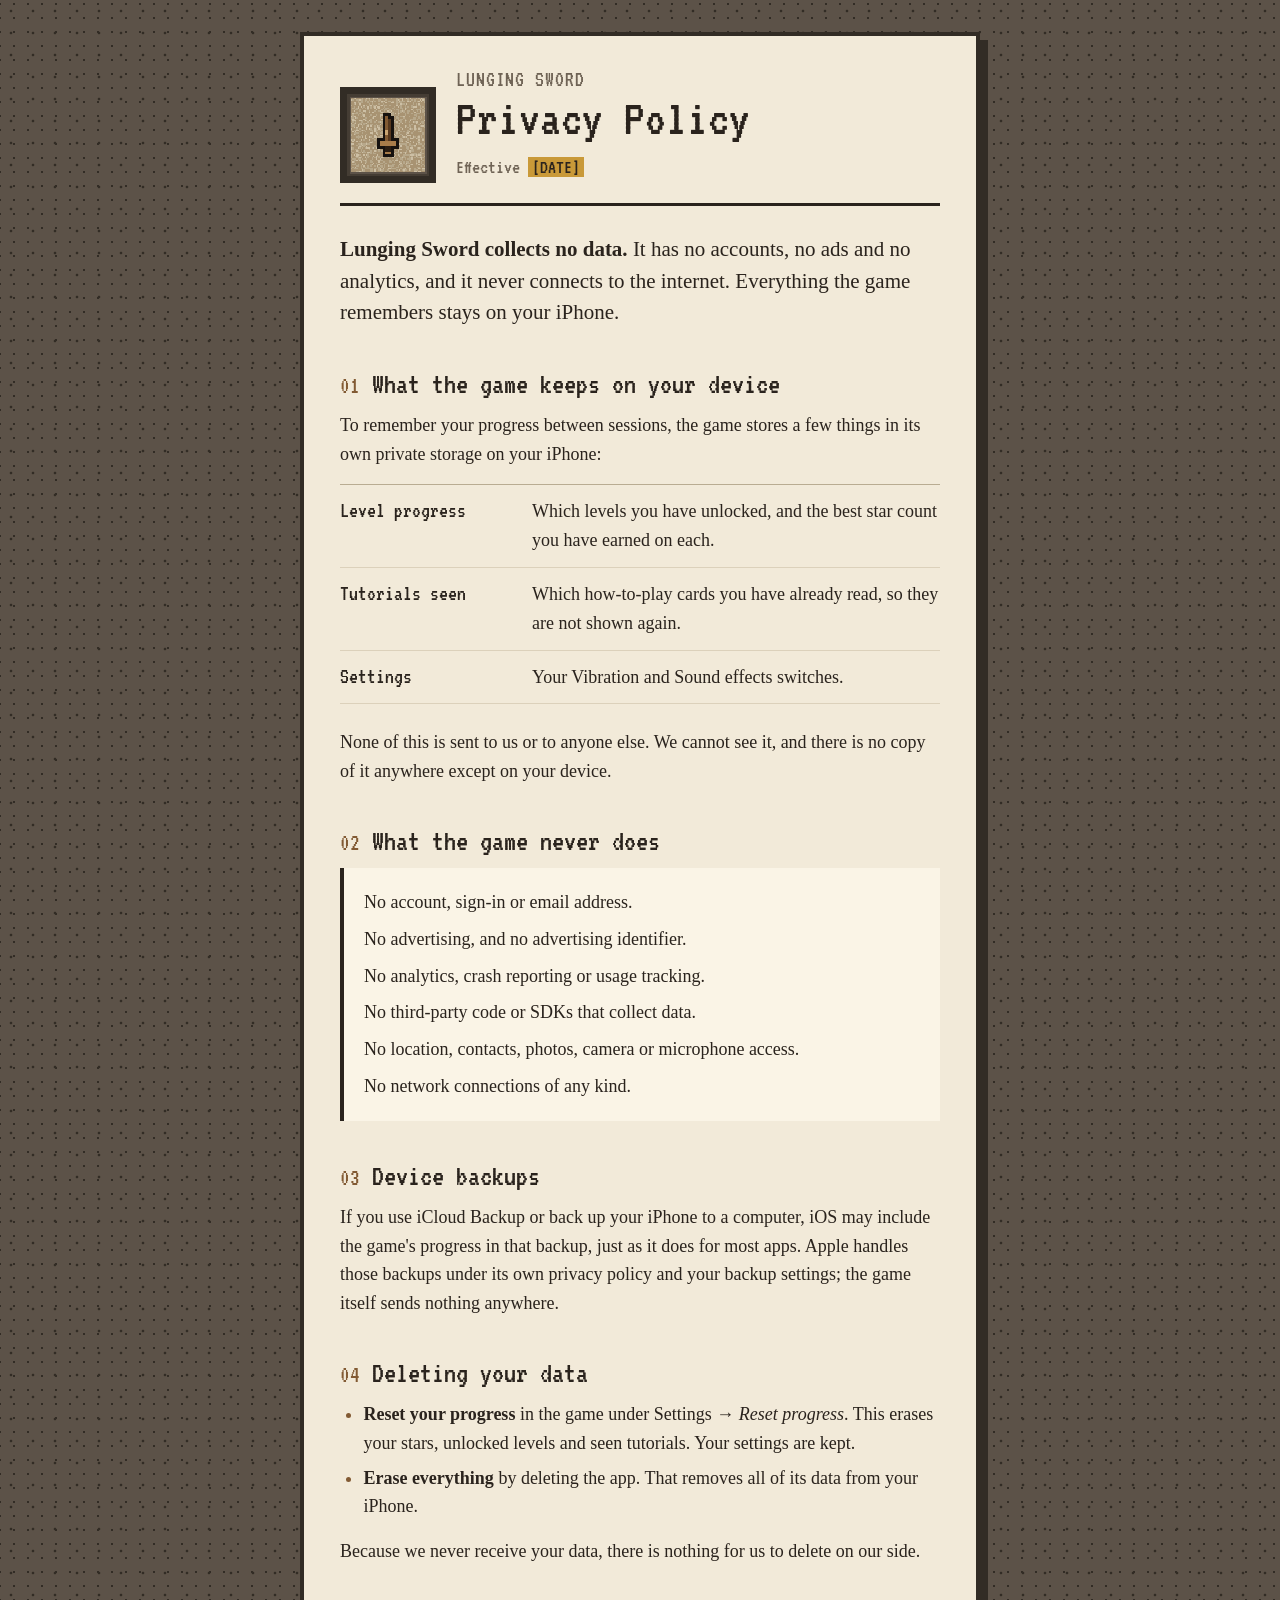
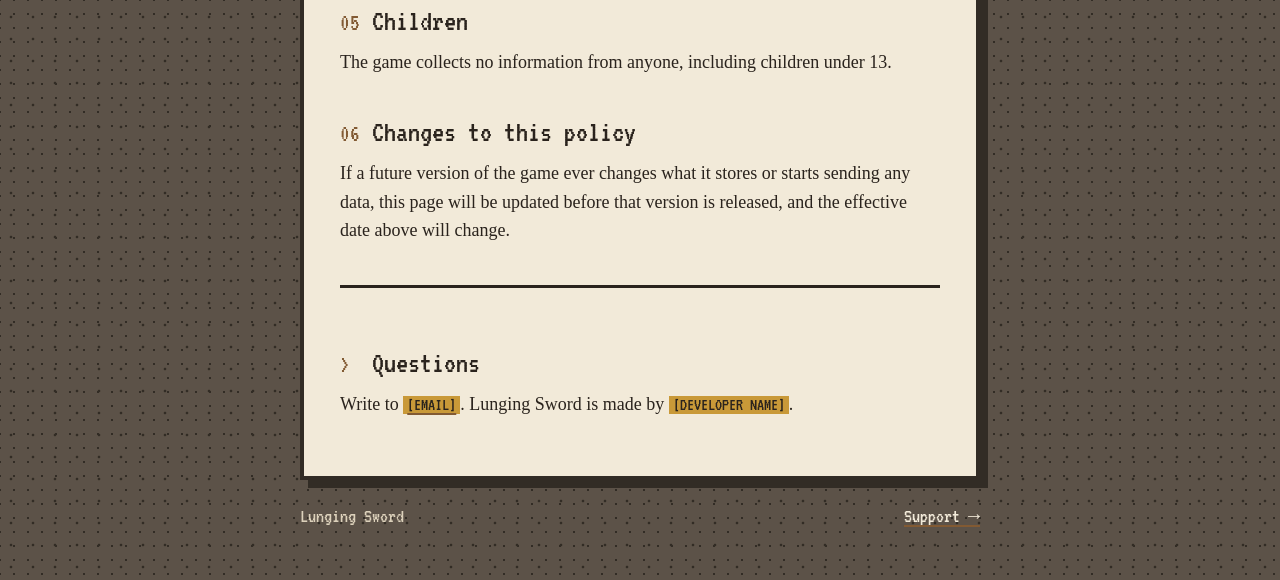
==== privacy.html @ 5600149d "Add privacy policy and support pages for Lunging Sword Static pages styled after the game: privacy.h" ====
<!doctype html>
<html lang="en">
<head>
<meta charset="utf-8">
<meta name="viewport" content="width=device-width, initial-scale=1">
<title>Privacy Policy — Lunging Sword</title>
<meta name="description" content="Lunging Sword collects no data. Everything the game remembers stays on your iPhone.">
<link rel="icon" href="icon.png">
<link rel="stylesheet" href="style.css">
</head>
<body>
<main class="sheet">
  <header class="masthead">
    <img src="icon.png" alt="Lunging Sword app icon: a bronze sword on a dirt floor in a rock frame">
    <div>
      <p class="app">LUNGING SWORD</p>
      <h1>Privacy Policy</h1>
      <p class="stamp">Effective <span class="fill">[DATE]</span></p>
    </div>
  </header>

  <p class="lede"><strong>Lunging Sword collects no data.</strong> It has no accounts, no ads and no
  analytics, and it never connects to the internet. Everything the game remembers stays on your
  iPhone.</p>

  <h2><span class="no">01</span>What the game keeps on your device</h2>
  <p>To remember your progress between sessions, the game stores a few things in its own private
  storage on your iPhone:</p>
  <dl class="ledger">
    <div><dt>Level progress</dt><dd>Which levels you have unlocked, and the best star count you
    have earned on each.</dd></div>
    <div><dt>Tutorials seen</dt><dd>Which how-to-play cards you have already read, so they are not
    shown again.</dd></div>
    <div><dt>Settings</dt><dd>Your Vibration and Sound effects switches.</dd></div>
  </dl>
  <p>None of this is sent to us or to anyone else. We cannot see it, and there is no copy of it
  anywhere except on your device.</p>

  <h2><span class="no">02</span>What the game never does</h2>
  <ul class="never">
    <li>No account, sign-in or email address.</li>
    <li>No advertising, and no advertising identifier.</li>
    <li>No analytics, crash reporting or usage tracking.</li>
    <li>No third-party code or SDKs that collect data.</li>
    <li>No location, contacts, photos, camera or microphone access.</li>
    <li>No network connections of any kind.</li>
  </ul>

  <h2><span class="no">03</span>Device backups</h2>
  <p>If you use iCloud Backup or back up your iPhone to a computer, iOS may include the game's
  progress in that backup, just as it does for most apps. Apple handles those backups under its
  own privacy policy and your backup settings; the game itself sends nothing anywhere.</p>

  <h2><span class="no">04</span>Deleting your data</h2>
  <ul>
    <li><strong>Reset your progress</strong> in the game under Settings → <em>Reset progress</em>.
    This erases your stars, unlocked levels and seen tutorials. Your settings are kept.</li>
    <li><strong>Erase everything</strong> by deleting the app. That removes all of its data from
    your iPhone.</li>
  </ul>
  <p>Because we never receive your data, there is nothing for us to delete on our side.</p>

  <h2><span class="no">05</span>Children</h2>
  <p>The game collects no information from anyone, including children under 13.</p>

  <h2><span class="no">06</span>Changes to this policy</h2>
  <p>If a future version of the game ever changes what it stores or starts sending any data,
  this page will be updated before that version is released, and the effective date above will
  change.</p>

  <section class="contact">
    <h2><span class="no">&gt;</span>Questions</h2>
    <p>Write to <a href="mailto:[EMAIL]"><span class="fill">[EMAIL]</span></a>. Lunging Sword is
    made by <span class="fill">[DEVELOPER NAME]</span>.</p>
  </section>
</main>
<footer>
  <span>Lunging Sword</span>
  <a href="support.html">Support →</a>
</footer>
</body>
</html>
---- style.css ----
/* Lunging Sword — privacy & support pages.
   Direction: the game's printed-manual insert. A parchment sheet laid on the
   dungeon's rock, VT323 for headings (the in-game face, self-hosted so these
   pages make no third-party requests), a book serif for reading.
   Palette is design/DESIGN.md verbatim: parchment #F2EAD9, vellum #FAF4E6,
   ink #2A231D, umber #6F6355, rule #DCD1BB, rock #5C5248, slab-deep #322C25,
   bronze #825A33. Radius: none — everything is cut square, like the pixel art.
   Signature: the 64px app icon drawn pixel-crisp in a heavy slab frame. */

@font-face {
  font-family: "VT323";
  src: url("fonts/VT323.ttf") format("truetype");
  font-display: swap;
}

:root {
  --backdrop: #5C5248;
  --backdrop-deep: #322C25;
  --paper: #F2EAD9;
  --paper-raised: #FAF4E6;
  --ink: #2A231D;
  --muted: #6F6355;
  --rule: #DCD1BB;
  --rule-strong: #B9AC92;
  --accent: #825A33;
  --focus: #825A33;
  --pixel: "VT323", "SF Mono", ui-monospace, monospace;
  --read: "Iowan Old Style", "Palatino Linotype", Palatino, Charter, Georgia, serif;
  --u: 4px;
}

@media (prefers-color-scheme: dark) {
  :root {
    --backdrop: #1E1A16;
    --backdrop-deep: #0F0D0B;
    --paper: #322C25;
    --paper-raised: #3B342C;
    --ink: #F2EAD9;
    --muted: #B9AC92;
    --rule: #453D34;
    --rule-strong: #5C5248;
    --accent: #C9A472;
    --focus: #C9A472;
  }
}

* { box-sizing: border-box; }

html { -webkit-text-size-adjust: 100%; }

body {
  margin: 0;
  background-color: var(--backdrop);
  /* a coarse rubble texture: two offset dot grids in the backdrop's deep tone */
  background-image:
    radial-gradient(var(--backdrop-deep) 1.5px, transparent 1.6px),
    radial-gradient(var(--backdrop-deep) 1px, transparent 1.1px);
  background-size: 22px 22px, 14px 14px;
  background-position: 0 0, 7px 11px;
  color: var(--ink);
  font: 18px/1.6 var(--read);
  padding: calc(var(--u) * 8) 16px calc(var(--u) * 12);
}

.sheet {
  max-width: 680px;
  margin: 0 auto;
  background: var(--paper);
  border: var(--u) solid var(--backdrop-deep);
  box-shadow: calc(var(--u) * 2) calc(var(--u) * 2) 0 var(--backdrop-deep);
  padding: calc(var(--u) * 8) calc(var(--u) * 9) calc(var(--u) * 10);
}

/* --- masthead: icon left, title right, a hard rule under both --- */
.masthead {
  display: grid;
  grid-template-columns: auto 1fr;
  gap: calc(var(--u) * 5);
  align-items: end;
  padding-bottom: calc(var(--u) * 5);
  border-bottom: 3px solid var(--ink);
  margin-bottom: calc(var(--u) * 7);
}

.masthead img {
  width: 96px;
  height: 96px;
  image-rendering: pixelated;
  border: var(--u) solid var(--backdrop-deep);
  display: block;
}

.masthead .app {
  font-family: var(--pixel);
  font-size: 22px;
  line-height: 1;
  color: var(--muted);
  letter-spacing: 0.04em;
  margin: 0 0 var(--u);
}

.masthead h1 {
  font-family: var(--pixel);
  font-weight: 400;
  font-size: 52px;
  line-height: 0.95;
  margin: 0;
}

.stamp {
  font-family: var(--pixel);
  font-size: 20px;
  color: var(--muted);
  margin: calc(var(--u) * 2) 0 0;
}

/* --- body --- */
.lede {
  font-size: 21px;
  line-height: 1.5;
  margin: 0 0 calc(var(--u) * 8);
}

h2 {
  font-family: var(--pixel);
  font-weight: 400;
  font-size: 30px;
  line-height: 1;
  margin: calc(var(--u) * 10) 0 calc(var(--u) * 3);
  display: flex;
  gap: calc(var(--u) * 3);
  align-items: baseline;
}

/* section numbers in the margin voice, like a manual's chapter marks */
h2 .no {
  color: var(--accent);
  font-size: 24px;
  min-width: 2ch;
}

h3 {
  font-family: var(--read);
  font-size: 18px;
  font-weight: 700;
  margin: calc(var(--u) * 6) 0 var(--u);
}

p, ul, ol { margin: 0 0 calc(var(--u) * 4); }

ul, ol { padding-left: 1.3em; }
li { margin-bottom: calc(var(--u) * 1.5); }
li::marker { color: var(--accent); }

strong { font-weight: 700; }

a {
  color: var(--ink);
  text-decoration: underline;
  text-decoration-color: var(--accent);
  text-decoration-thickness: 2px;
  text-underline-offset: 3px;
}
a:hover { text-decoration-thickness: 4px; }
a:focus-visible {
  outline: 3px solid var(--focus);
  outline-offset: 2px;
}

/* a ledger of what the game keeps: term left, meaning right, hairlines between */
.ledger {
  margin: calc(var(--u) * 4) 0 calc(var(--u) * 6);
  border-top: 1.5px solid var(--rule-strong);
}
.ledger div {
  display: grid;
  grid-template-columns: 11rem 1fr;
  gap: calc(var(--u) * 4);
  padding: calc(var(--u) * 3) 0;
  border-bottom: 1.5px solid var(--rule);
}
.ledger dt {
  font-family: var(--pixel);
  font-size: 22px;
  line-height: 1.2;
}
.ledger dd { margin: 0; }

/* the short "never" list on the privacy page — plain, heavy, no decoration */
.never {
  list-style: none;
  padding: calc(var(--u) * 4) calc(var(--u) * 5);
  background: var(--paper-raised);
  border-left: var(--u) solid var(--ink);
}
.never li { margin: 0; padding: var(--u) 0; }

kbd {
  font-family: var(--pixel);
  font-size: 20px;
  padding: 0 6px;
  border: 1.5px solid var(--rule-strong);
  border-bottom-width: 3px;
  background: var(--paper-raised);
}

.contact {
  margin-top: calc(var(--u) * 10);
  padding-top: calc(var(--u) * 5);
  border-top: 3px solid var(--ink);
}

footer {
  max-width: 680px;
  margin: calc(var(--u) * 5) auto 0;
  font-family: var(--pixel);
  font-size: 20px;
  color: #DCD1BB;
  display: flex;
  justify-content: space-between;
  gap: 16px;
  flex-wrap: wrap;
}
footer a { color: #F2EAD9; }

/* placeholders the developer must replace before publishing */
.fill {
  background: #C99938;
  color: #2A231D;
  padding: 0 4px;
  font-family: var(--pixel);
}

@media (max-width: 560px) {
  body { font-size: 17px; padding-top: calc(var(--u) * 4); }
  .sheet { padding: calc(var(--u) * 6) calc(var(--u) * 5) calc(var(--u) * 8); }
  .masthead { grid-template-columns: 1fr; gap: calc(var(--u) * 3); }
  .masthead img { width: 64px; height: 64px; }
  .masthead h1 { font-size: 44px; }
  .ledger div { grid-template-columns: 1fr; gap: var(--u); }
}
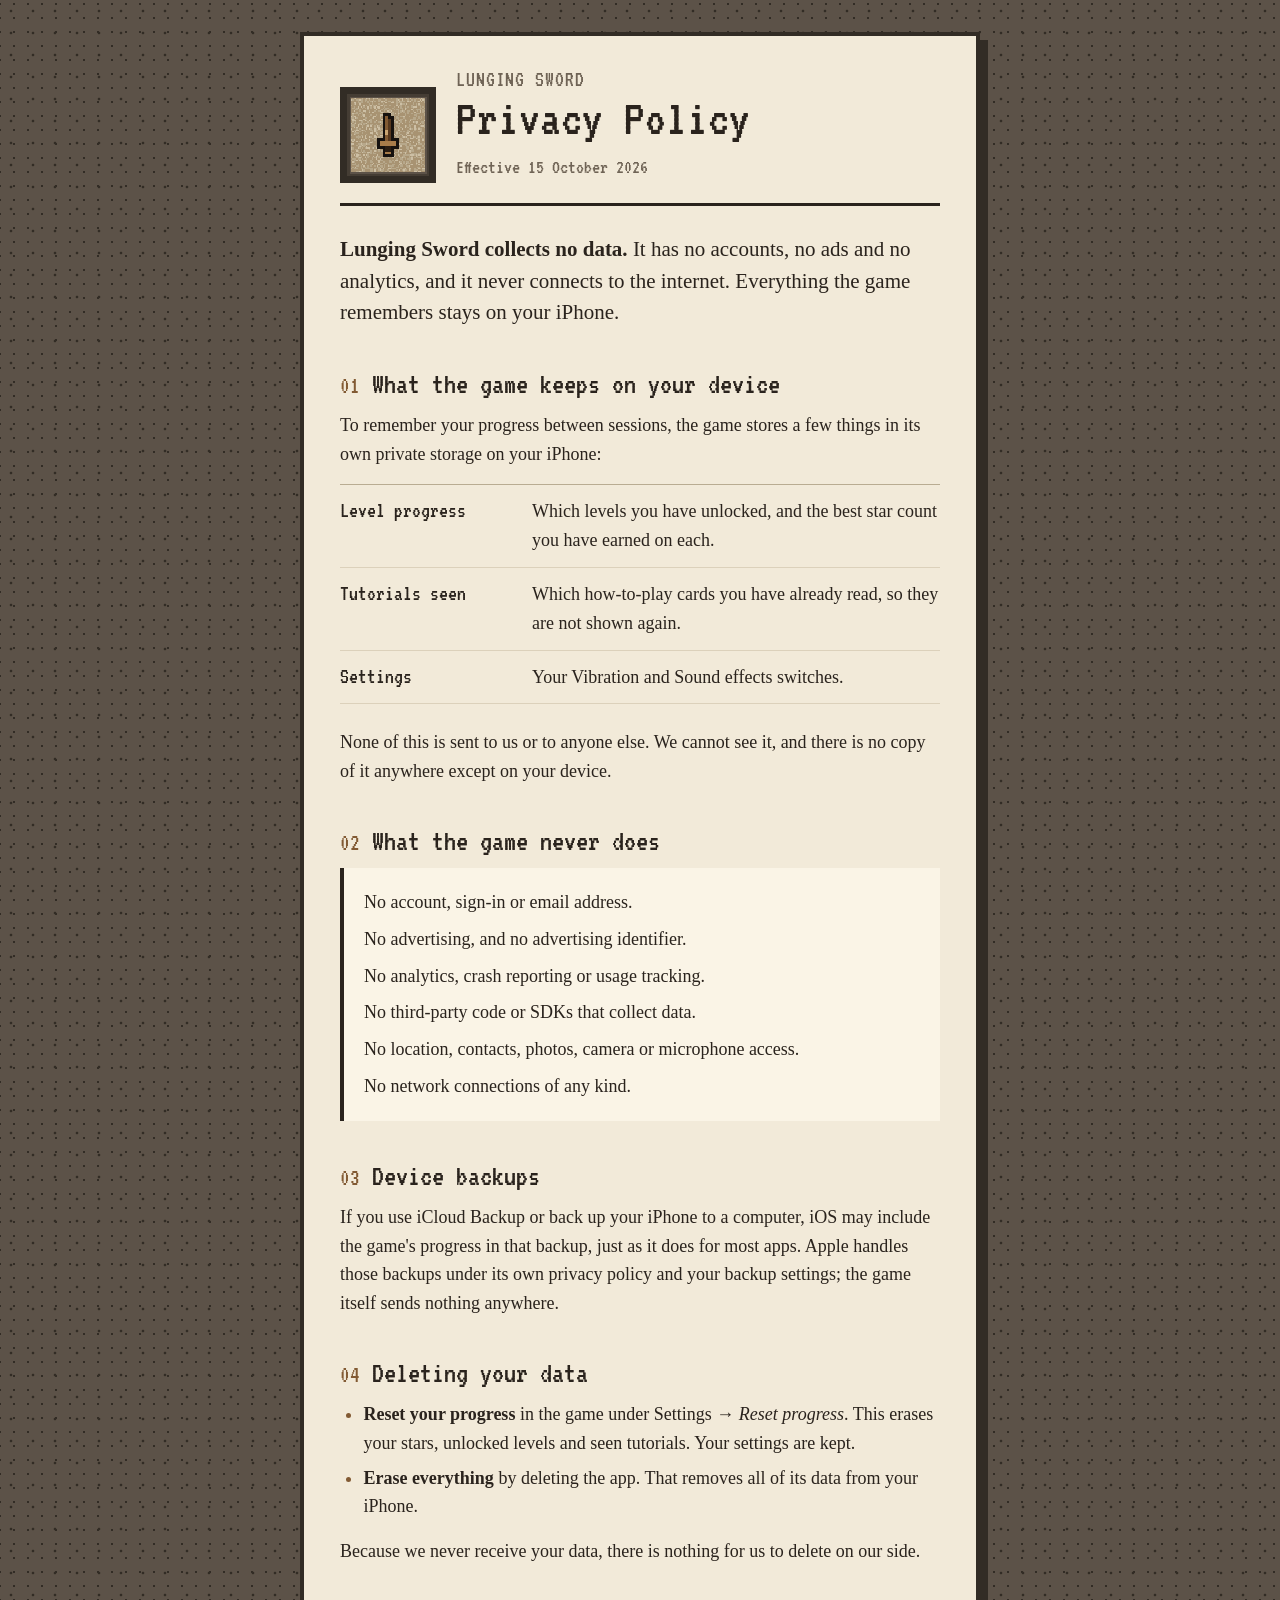
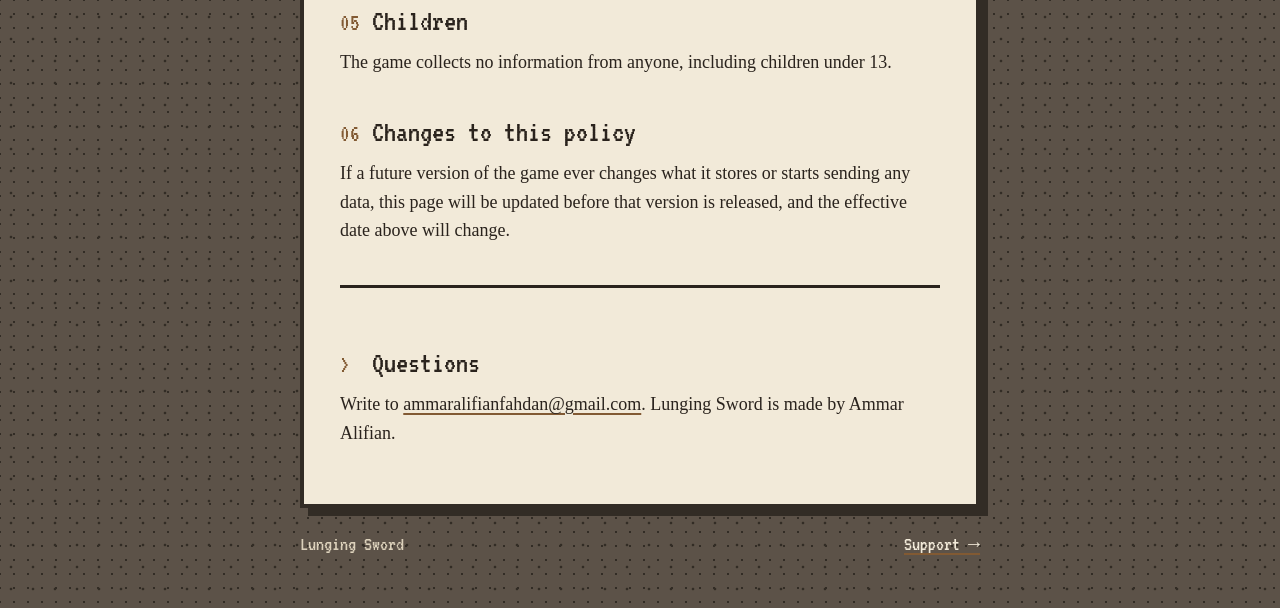
==== commit e0ef0fa5: "Fill in effective date, contact email and developer name Co-Authored-By: Claude Opus 5.5 (1M context" ====
--- a/privacy.html
+++ b/privacy.html
@@ -15,7 +15,7 @@
     <div>
       <p class="app">LUNGING SWORD</p>
       <h1>Privacy Policy</h1>
-      <p class="stamp">Effective <span class="fill">[DATE]</span></p>
+      <p class="stamp">Effective 15 October 2026</p>
     </div>
   </header>
 
@@ -70,8 +70,8 @@
 
   <section class="contact">
     <h2><span class="no">&gt;</span>Questions</h2>
-    <p>Write to <a href="mailto:[EMAIL]"><span class="fill">[EMAIL]</span></a>. Lunging Sword is
-    made by <span class="fill">[DEVELOPER NAME]</span>.</p>
+    <p>Write to <a href="mailto:ammaralifianfahdan@gmail.com">ammaralifianfahdan@gmail.com</a>. Lunging Sword is
+    made by Ammar Alifian.</p>
   </section>
 </main>
 <footer>
--- a/style.css
+++ b/style.css
@@ -223,14 +223,6 @@
 }
 footer a { color: #F2EAD9; }
 
-/* placeholders the developer must replace before publishing */
-.fill {
-  background: #C99938;
-  color: #2A231D;
-  padding: 0 4px;
-  font-family: var(--pixel);
-}
-
 @media (max-width: 560px) {
   body { font-size: 17px; padding-top: calc(var(--u) * 4); }
   .sheet { padding: calc(var(--u) * 6) calc(var(--u) * 5) calc(var(--u) * 8); }
